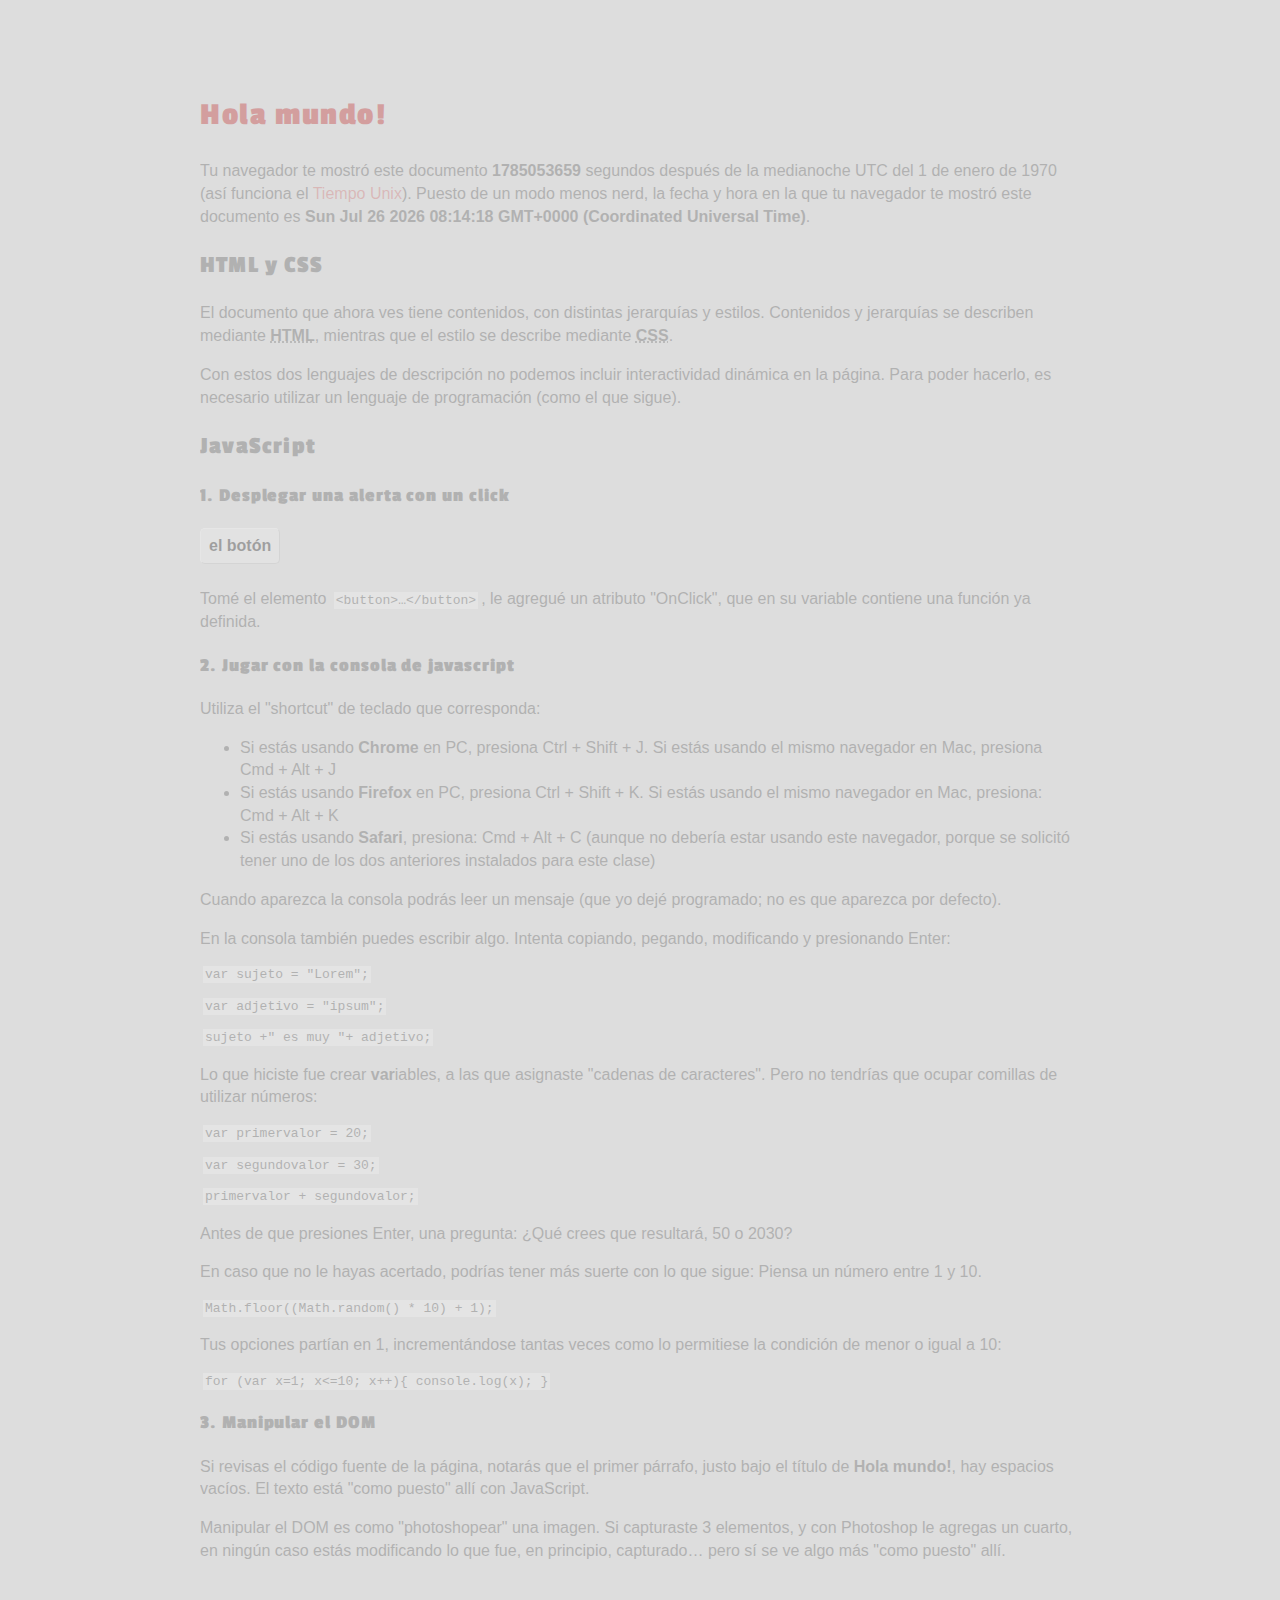
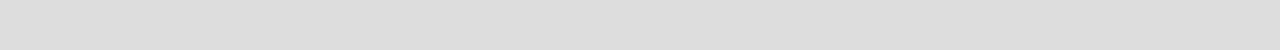
==== index.html @ fb44b6e2 "Add files via upload" ====
<!DOCTYPE HTML>
<html>
<head>
<meta charset="utf-8">
<meta name="viewport" content="width=device-width, initial-scale=1, shrink-to-fit=no">
<title>Lo primero</title>
<!-- Lo que sigue es un vínculo a un documento CSS que está dentro de la misma carpeta que el index.html -->
<link href="style.css" rel="stylesheet">
<!-- Lo que sigue es un vínculo a un documento CSS que está en línea -->
<link href="https://fonts.googleapis.com/css?family=Passion+One:700" rel="stylesheet">
<!-- Lo que sigue es JavaScript -->
<script>
var saludo = "Hola mundo!";

console.log(saludo + " Yo soy la consola de JavaScript de tu Navegador");

function miAlerta() {
    alert(saludo + " Yo soy una alerta en tu Navegador");
}
</script>
</head>

<body>
<div class="hidden">
<h1>Hola mundo!</h1>
<p>Tu navegador te mostró este documento <span id="timestamp"></span> segundos después de la medianoche UTC del 1 de enero de 1970 (así funciona el <a href="https://es.wikipedia.org/wiki/Tiempo_Unix" title="Tiempo Unix - Wikipedia, la enciclopedia libre">Tiempo Unix</a>). Puesto de un modo menos nerd, la fecha y hora en la que tu navegador te mostró este documento es <span id="timestring"></span>.</p>

<h2>HTML y CSS</h2>
<p>El documento que ahora ves tiene contenidos, con distintas jerarquías y estilos. Contenidos y jerarquías se describen mediante <abbr title="HyperText Markup Language">HTML</abbr>, mientras que el estilo se describe mediante <abbr title="Cascading Stylesheets">CSS</abbr>.</p>
<p>Con estos dos lenguajes de descripción no podemos incluir interactividad dinámica en la página. Para poder hacerlo, es necesario utilizar un lenguaje de programación (como el que sigue).</p>
<h2>JavaScript</h2>
<h3>1. Desplegar una alerta con un click</h3>
<!--otro comentario para anunciar que este botón contiene javascript-->
<button onclick="miAlerta()">el botón</button>
<p>Tomé el elemento <code>&lt;button&gt;…&lt;/button&gt;</code>, le agregué un atributo "OnClick", que en su variable contiene una función ya definida.</p>
<h3>2. Jugar con la consola de javascript</h3>
<p>Utiliza el "shortcut" de teclado que corresponda:</p>
<ul>
<li>Si estás usando <strong>Chrome</strong> en PC, presiona Ctrl + Shift + J. Si estás usando el mismo navegador en Mac, presiona Cmd + Alt + J</li>
<li>Si estás usando <strong>Firefox</strong> en PC, presiona Ctrl + Shift + K. Si estás usando el mismo navegador en Mac, presiona: Cmd + Alt + K</li>
<li>Si estás usando <strong>Safari</strong>, presiona: Cmd + Alt + C (aunque no debería estar usando este navegador, porque se solicitó tener uno de los dos anteriores instalados para este clase)</li>
</ul>
<p>Cuando aparezca la consola podrás leer un mensaje (que yo dejé programado; no es que aparezca por defecto).</p>
<p>En la consola también puedes escribir algo. Intenta copiando, pegando, modificando y presionando Enter:</p>
<pre><code>var sujeto = "Lorem";</code></pre>
<pre><code>var adjetivo = "ipsum";</code></pre>
<pre><code>sujeto +" es muy "+ adjetivo;</code></pre>
<p>Lo que hiciste fue crear <strong>var</strong>iables, a las que asignaste "cadenas de caracteres". Pero no tendrías que ocupar comillas de utilizar números:</p>
<pre><code>var primervalor = 20;</code></pre>
<pre><code>var segundovalor = 30;</code></pre>
<pre><code>primervalor + segundovalor;</code></pre>
<p>Antes de que presiones Enter, una pregunta: ¿Qué crees que resultará, 50 o 2030?</p>
<p>En caso que no le hayas acertado, podrías tener más suerte con lo que sigue: Piensa un número entre 1 y 10.</p>
<pre><code>Math.floor((Math.random() * 10) + 1);</code></pre>
<p>Tus opciones partían en 1, incrementándose tantas veces como lo permitiese la condición de menor o igual a 10:</p>
<pre><code>for (var x=1; x<=10; x++){ console.log(x); }</code></pre>
<h3>3. Manipular el DOM</h3>
<p>Si revisas el código fuente de la página, notarás que el primer párrafo, justo bajo el título de <strong>Hola mundo!</strong>, hay espacios vacíos. El texto está "como puesto" allí con JavaScript.</p>
<p>Manipular el DOM es como "photoshopear" una imagen. Si capturaste 3 elementos, y con Photoshop le agregas un cuarto, en ningún caso estás modificando lo que fue, en principio, capturado… pero sí se ve algo más "como puesto" allí.</p>
</div>
<script>
var tiempo = Date.now();
document.getElementById("timestamp").innerHTML = Math.round(tiempo/1000);
var fecha = new Date();
document.getElementById("timestring").innerHTML = fecha;
</script>
<script src="https://code.jquery.com/jquery-1.10.2.js"></script>
<script>
$(function() {
    $('div').fadeIn(2000).removeClass('hidden');
});
</script>
</body>
</html>
---- style.css ----
body{
	font-family: Helvetica, Arial, sans-serif;
	padding:5% 15%;
	color:#444;
	background-color:#ddd;
	line-height: 1.42;
}

a{color:rgba(200,0,0,.6); text-decoration: none;}

a:hover{color:rgba(200,0,0,1);}

@media screen and (orientation: portrait) {
	body{padding:5%;}
}

h1,h2,h3,h4,h5,h6{
	font-family: 'Passion One', cursive;
	font-weight: 700;
	letter-spacing:0.05em;	
}

h1{
	color:#b00;
}

div.hidden{
	display:none;
}

span, abbr{
	font-weight: 800;
}

code{
	background:rgba(255,255,255,0.75);
	padding:1px 2px;
	margin:0 3px;
}

button{
	font-size:1rem;
	padding:0.5rem;
	border-radius: 5px;
	border-top:1px solid white;
	border-left:1px solid white;
	border-bottom:1px solid silver;
	border-right:1px solid silver;
	font-weight: 800;
	margin-bottom:0.5rem;
}

button:hover{
	background:#bbb;
	transition: 0.5s ease all;
	border-top:1px solid silver;
	border-left:1px solid silver;
	border-bottom:1px solid white;
	border-right:1px solid white;	
}
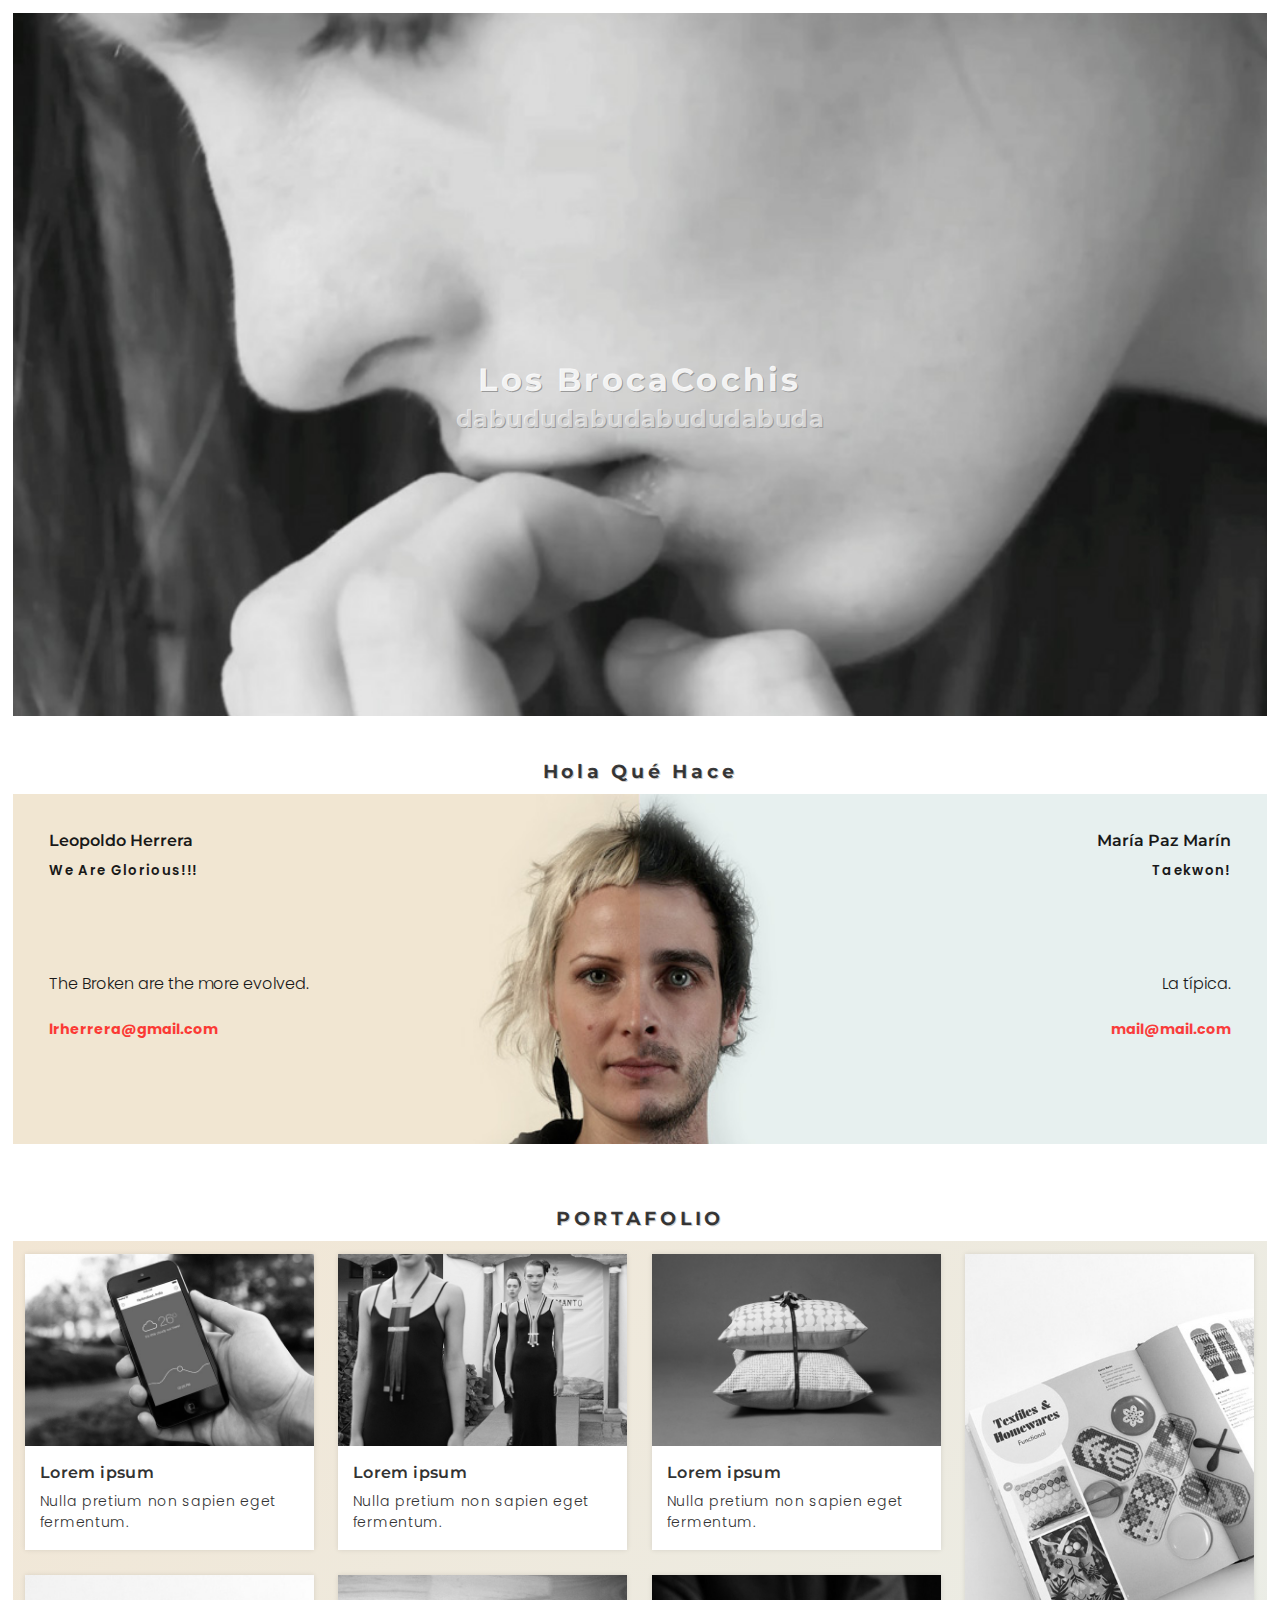
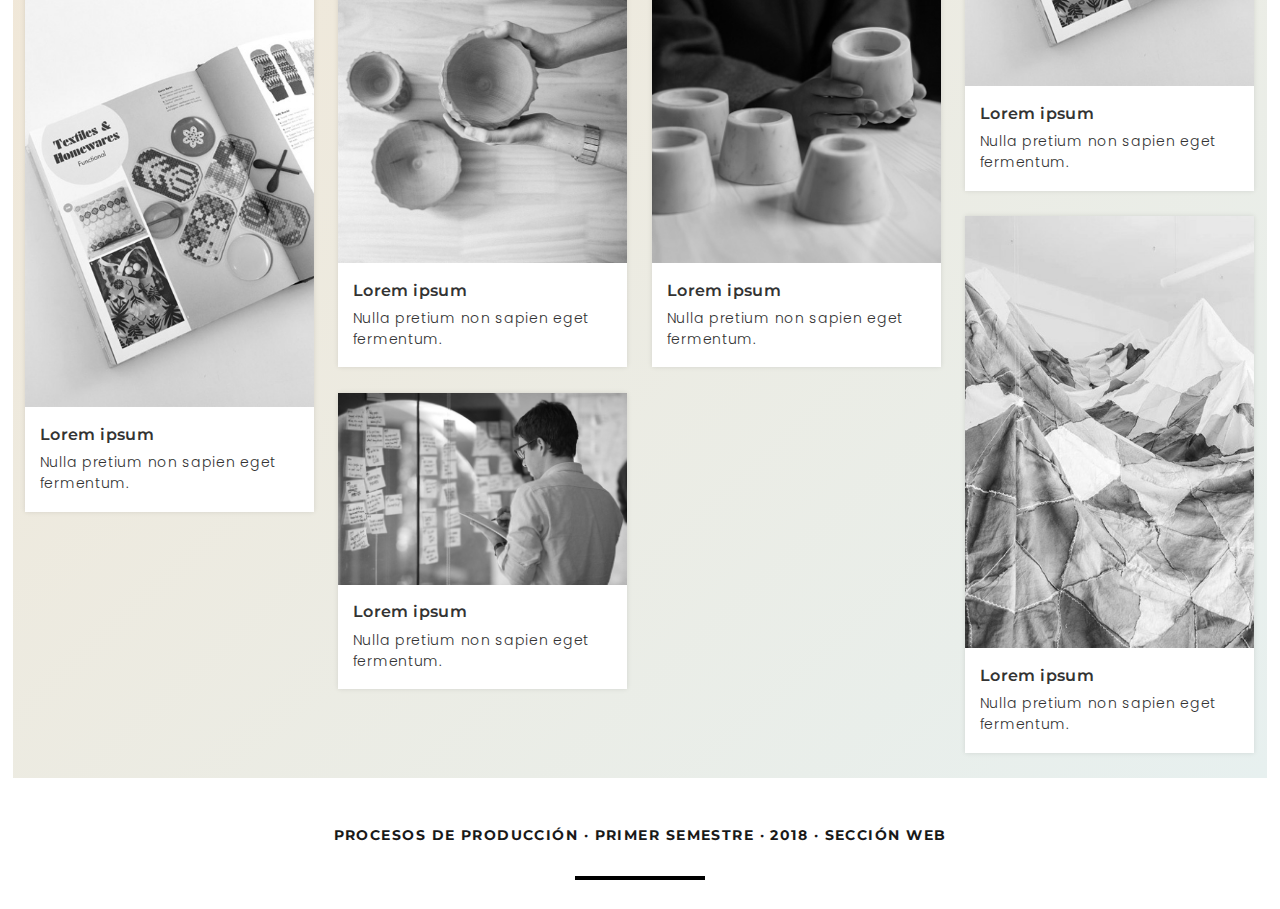
==== commit 919cdb8a: "Add files via upload" ====
--- a/index.html
+++ b/index.html
@@ -1,74 +1,124 @@
 <!DOCTYPE HTML>
-<html>
+<html lang="es">
 <head>
 <meta charset="utf-8">
+<meta http-equiv="X-UA-Compatible" content="IE=edge,chrome=1">
 <meta name="viewport" content="width=device-width, initial-scale=1, shrink-to-fit=no">
-<title>Lo primero</title>
-<!-- Lo que sigue es un vínculo a un documento CSS que está dentro de la misma carpeta que el index.html -->
-<link href="style.css" rel="stylesheet">
-<!-- Lo que sigue es un vínculo a un documento CSS que está en línea -->
-<link href="https://fonts.googleapis.com/css?family=Passion+One:700" rel="stylesheet">
-<!-- Lo que sigue es JavaScript -->
+<meta name="title" content="NOMBRE DUPLA">
+<title>Herrera & Marín</title>
+<!-- Search Engine -->
+<meta name="description" content="cambiar">
+<meta name="image" content="cambiar por una URL, debes deben la imagen en línea">
+<!-- Schema.org for Google -->
+<meta itemprop="name" content="cambiar">
+<meta itemprop="description" content="cambiar">
+<meta itemprop="image" content="cambiar por una URL, deben poner la imagen en línea">
+<!-- Twitter -->
+<meta name="twitter:card" content="summary">
+<meta name="twitter:title" content="cambiar">
+<meta name="twitter:description" content="cambiar">
+<!-- Open Graph general (Facebook, Pinterest & Google+) -->
+<meta name="og:title" content="cambiar">
+<meta name="og:description" content="cambiar">
+<meta name="og:image" content="cambiar">
+<meta name="og:url" content="cambiar">
+<meta name="og:site_name" content="cambiar">
+<meta name="og:locale" content="es_CL">
+<meta name="og:type" content="website">
+<!--ahora vinculamos los estilos-->
+<link href="https://fonts.googleapis.com/css?family=Montserrat:700|Poppins:300,600" rel="stylesheet">
+<link rel="stylesheet" href="estilo.css" type="text/css">
+</head>
+<body>
+<div id="contenido">
+<header>
+	<h1>Los BrocaCochis</h1>
+	<h2>dabududabudabududabuda</h2>
+</header>
+<video autoplay loop preload="auto" poster="media/video.jpg">
+	<source src="https://www.youtube.com/watch?v=NYUYmgE9dyQ" type="video/webm">
+	<source src="media/video.mp4" type="video/mp4">
+	<p>Tu navegador no soporta el elemento, actualízate.</p>
+</video>
+<h3>Hola Qué Hace</h3>
+<div id="somos">
+	<div class="dupla primera">
+		<h4>Leopoldo Herrera</h4>
+		<h5>We Are Glorious!!!</h5>
+		<p>The Broken are the more evolved.</p>
+		<address><a href="mailto:lrherrera@uc.cl">lrherrera@gmail.com</a></address>
+	</div><!--/dupla primera-->
+	<div class="dupla segunda">
+		<h4>María Paz Marín</h4>
+		<h5>Taekwon!</h5>
+		<p>La típica.</p>
+		<address><a href="mailto:mpmarin1@uc.cl">mail@mail.com</a></address>
+	</div><!--/dupla segunda-->
+	<hr />
+</div><!--/somos-->
+<h3>PORTAFOLIO</h3>
+<div id="portafolio">
+	<div class="item">
+		<figure><img src="media/foto-01.jpg"/></figure>
+	  	<h4>Lorem ipsum</h4>
+	  	<p>Nulla pretium non sapien eget fermentum.</p>
+	</div><!--/item-->
+	<div class="item">
+		<figure><img src="media/foto-02.jpg"/></figure>
+	  	<h4>Lorem ipsum</h4>
+	  	<p>Nulla pretium non sapien eget fermentum.</p>
+	</div><!--/item-->
+	<div class="item">
+		<figure><img src="media/foto-03.jpg"/></figure>
+	  	<h4>Lorem ipsum</h4>
+	  	<p>Nulla pretium non sapien eget fermentum.</p>
+	</div><!--/item-->
+	<div class="item">
+		<figure><img src="media/foto-04.jpg"/></figure>
+	  	<h4>Lorem ipsum</h4>
+	  	<p>Nulla pretium non sapien eget fermentum.</p>
+	</div><!--/item-->
+	<div class="item">
+		<figure><img src="media/foto-04.jpg"/></figure>
+	  	<h4>Lorem ipsum</h4>
+	  	<p>Nulla pretium non sapien eget fermentum.</p>
+	</div><!--/item-->
+	<div class="item">
+		<figure><img src="media/foto-05.jpg"/></figure>
+	  	<h4>Lorem ipsum</h4>
+	  	<p>Nulla pretium non sapien eget fermentum.</p>
+	</div><!--/item-->
+	<div class="item">
+		<figure><img src="media/foto-06.jpg"/></figure>
+	  	<h4>Lorem ipsum</h4>
+	  	<p>Nulla pretium non sapien eget fermentum.</p>
+	</div><!--/item-->
+	<div class="item">
+		<figure><img src="media/foto-07.jpg"/></figure>
+	  	<h4>Lorem ipsum</h4>
+	  	<p>Nulla pretium non sapien eget fermentum.</p>
+	</div><!--/item-->
+	<div class="item">
+		<figure><img src="media/foto-08.jpg"/></figure>
+	  	<h4>Lorem ipsum</h4>
+	  	<p>Nulla pretium non sapien eget fermentum.</p>
+	</div><!--/item-->
+</div><!--/portafolio-->
+
+<footer>
+	<p>Procesos de Producción · primer semestre · 2018 · sección web</p>
+	<hr />
+</footer>
+
+</div><!--/contenido-->
+<script src="masonry.pkgd.min.js"></script>
 <script>
-var saludo = "Hola mundo!";
-
-console.log(saludo + " Yo soy la consola de JavaScript de tu Navegador");
-
-function miAlerta() {
-    alert(saludo + " Yo soy una alerta en tu Navegador");
-}
-</script>
-</head>
-
-<body>
-<div class="hidden">
-<h1>Hola mundo!</h1>
-<p>Tu navegador te mostró este documento <span id="timestamp"></span> segundos después de la medianoche UTC del 1 de enero de 1970 (así funciona el <a href="https://es.wikipedia.org/wiki/Tiempo_Unix" title="Tiempo Unix - Wikipedia, la enciclopedia libre">Tiempo Unix</a>). Puesto de un modo menos nerd, la fecha y hora en la que tu navegador te mostró este documento es <span id="timestring"></span>.</p>
-
-<h2>HTML y CSS</h2>
-<p>El documento que ahora ves tiene contenidos, con distintas jerarquías y estilos. Contenidos y jerarquías se describen mediante <abbr title="HyperText Markup Language">HTML</abbr>, mientras que el estilo se describe mediante <abbr title="Cascading Stylesheets">CSS</abbr>.</p>
-<p>Con estos dos lenguajes de descripción no podemos incluir interactividad dinámica en la página. Para poder hacerlo, es necesario utilizar un lenguaje de programación (como el que sigue).</p>
-<h2>JavaScript</h2>
-<h3>1. Desplegar una alerta con un click</h3>
-<!--otro comentario para anunciar que este botón contiene javascript-->
-<button onclick="miAlerta()">el botón</button>
-<p>Tomé el elemento <code>&lt;button&gt;…&lt;/button&gt;</code>, le agregué un atributo "OnClick", que en su variable contiene una función ya definida.</p>
-<h3>2. Jugar con la consola de javascript</h3>
-<p>Utiliza el "shortcut" de teclado que corresponda:</p>
-<ul>
-<li>Si estás usando <strong>Chrome</strong> en PC, presiona Ctrl + Shift + J. Si estás usando el mismo navegador en Mac, presiona Cmd + Alt + J</li>
-<li>Si estás usando <strong>Firefox</strong> en PC, presiona Ctrl + Shift + K. Si estás usando el mismo navegador en Mac, presiona: Cmd + Alt + K</li>
-<li>Si estás usando <strong>Safari</strong>, presiona: Cmd + Alt + C (aunque no debería estar usando este navegador, porque se solicitó tener uno de los dos anteriores instalados para este clase)</li>
-</ul>
-<p>Cuando aparezca la consola podrás leer un mensaje (que yo dejé programado; no es que aparezca por defecto).</p>
-<p>En la consola también puedes escribir algo. Intenta copiando, pegando, modificando y presionando Enter:</p>
-<pre><code>var sujeto = "Lorem";</code></pre>
-<pre><code>var adjetivo = "ipsum";</code></pre>
-<pre><code>sujeto +" es muy "+ adjetivo;</code></pre>
-<p>Lo que hiciste fue crear <strong>var</strong>iables, a las que asignaste "cadenas de caracteres". Pero no tendrías que ocupar comillas de utilizar números:</p>
-<pre><code>var primervalor = 20;</code></pre>
-<pre><code>var segundovalor = 30;</code></pre>
-<pre><code>primervalor + segundovalor;</code></pre>
-<p>Antes de que presiones Enter, una pregunta: ¿Qué crees que resultará, 50 o 2030?</p>
-<p>En caso que no le hayas acertado, podrías tener más suerte con lo que sigue: Piensa un número entre 1 y 10.</p>
-<pre><code>Math.floor((Math.random() * 10) + 1);</code></pre>
-<p>Tus opciones partían en 1, incrementándose tantas veces como lo permitiese la condición de menor o igual a 10:</p>
-<pre><code>for (var x=1; x<=10; x++){ console.log(x); }</code></pre>
-<h3>3. Manipular el DOM</h3>
-<p>Si revisas el código fuente de la página, notarás que el primer párrafo, justo bajo el título de <strong>Hola mundo!</strong>, hay espacios vacíos. El texto está "como puesto" allí con JavaScript.</p>
-<p>Manipular el DOM es como "photoshopear" una imagen. Si capturaste 3 elementos, y con Photoshop le agregas un cuarto, en ningún caso estás modificando lo que fue, en principio, capturado… pero sí se ve algo más "como puesto" allí.</p>
-</div>
-<script>
-var tiempo = Date.now();
-document.getElementById("timestamp").innerHTML = Math.round(tiempo/1000);
-var fecha = new Date();
-document.getElementById("timestring").innerHTML = fecha;
-</script>
-<script src="https://code.jquery.com/jquery-1.10.2.js"></script>
-<script>
-$(function() {
-    $('div').fadeIn(2000).removeClass('hidden');
+window.onload = function() {
+var container = document.querySelector('#portafolio');
+var msnry = new Masonry( portafolio, {
+  itemSelector: '.item'
 });
+};
 </script>
 </body>
-</html>+</html>
--- a/estilo.css
+++ b/estilo.css
@@ -0,0 +1,218 @@
+*{
+	margin:0;
+	padding:0;
+}
+
+body{
+	background:rgba(255,255,255,1);
+	color:rgba(25,25,25,1);
+	font-family: 'Poppins', sans-serif;
+	font-weight:300;
+}
+
+h1, h2, h3, h4{
+	font-family: 'Montserrat', sans-serif; 
+	font-weight:700; 
+}
+
+h1{
+	letter-spacing:0.1em;
+	color:rgba(255,255,255,0.9);
+	text-shadow: 1px 1px 0 #999;	
+	text-align:center;
+}
+
+h2{
+	letter-spacing:0.02em; 
+	color:rgba(255,255,255,0.6); 
+	padding:0.2em 0; 
+	text-shadow: 1px 1px 0 #999;
+	text-align:center;		
+}
+
+h3{
+	letter-spacing:0.2em; 
+	color:rgba(0,0,0,.75); 
+	padding:2em 0 0.6em 0; 
+	text-shadow: 1px 1px 0 #ccc;
+	text-align:center;	
+}
+
+h4, h5, h6{
+	font-weight:left;
+	font-weight:600; 	
+}
+
+#contenido{width:98%; margin:1% auto;}
+
+header{
+	width:98%;
+	top:40%;
+	position: absolute;
+	text-align:center;
+	z-index:9;
+	color:white;
+}
+
+@media screen and (max-width: 980px){
+	header{top:20%;}
+}
+
+@media screen and (max-width: 760px){
+	header{top:10%;}
+}
+
+video{
+	width:100%;
+	height:auto;
+	}
+
+#somos{
+	width:100%;
+	background:rgb(250,250,250);
+	margin-bottom:2%;
+	}
+
+.dupla{
+	width:46%;
+	padding:2%;
+	float:left;
+	background-color:red;
+	}
+
+.dupla a{
+	color:rgba(255,0,0,0.75);
+	text-decoration:none;
+	font-weight:700;
+}
+
+.dupla a:hover{
+	color:rgba(255,0,0,1);
+	text-decoration:underline;
+}
+
+.primera{
+	min-height:300px;
+	text-align:left;
+	background-color:rgba(241,230,210,1);
+	background-image:url('media/dupla-01.jpg');
+	background-position:top right;
+	background-repeat:no-repeat;
+	background-size:auto 100%;
+}
+.primera h4{padding: 2% 40% 1% 2%;}
+
+.primera h5{padding: 1% 40% 2% 2%; margin-bottom:5em; letter-spacing:0.1em;}
+
+.primera p{padding: 2% 40% 2% 2%;}
+
+.primera address{padding: 2% 40% 2% 2%; font-size:0.9em; font-style:normal;}
+
+.segunda{
+	min-height:300px;
+	text-align:right;
+	background-color:rgba(231,240,239,1);
+	background-image:url('media/dupla-02.jpg');
+	background-position:top left;
+	background-repeat:no-repeat;
+	background-size:auto 100%;
+}
+
+.segunda h4{padding: 2% 2% 1% 40%;}
+
+.segunda h5{padding: 1% 2% 2% 40%; margin-bottom:5em; letter-spacing:0.1em;}
+
+.segunda p{padding: 2% 2% 2% 40%;}
+
+.segunda address{padding: 2% 2% 2% 40%; font-size:0.9em; font-style:normal;}
+
+#somos hr{
+	clear:both;
+	border:none;
+	}
+
+#portafolio{
+	width:100%;
+	padding-bottom:1%;
+	background:linear-gradient(to bottom right, #F2E6D4, #E7F0EF);
+}
+
+.item {
+	width:23%;
+	margin:1%;
+	color:#333;
+	background:white;
+	box-shadow:0 0 5px rgba(0,0,0,.1);
+}
+
+.item:hover{
+	cursor:crosshair;
+}
+
+.item figure{
+	overflow:hidden;
+}
+
+.item figure img{
+	width:100%; 
+	height:auto; 
+	margin-bottom:-4px;
+	filter: grayscale(1);
+}
+
+.item:hover figure img{
+	transform:scale(1.25);
+	filter: grayscale(0);	
+	transition:all ease-out 0.5s;
+}
+
+.item h4{
+	font-size:1em;
+	letter-spacing:0.025em;
+	margin:5% 5% 3% 5%;
+}
+
+.item p{
+	font-size:0.875em;
+	letter-spacing:0.05em;
+	margin:2% 5% 6% 5%;
+}
+
+footer{
+	width:100%;
+	padding:3em 0 1em 0;
+	text-align:center;
+	font-family: 'Montserrat', sans-serif; 
+	font-weight:700; 	
+}
+
+footer p{
+	text-transform:uppercase;
+	letter-spacing:0.1em;
+	font-size:0.9em;
+	}
+
+footer hr{
+	border:2px solid #000;
+	width:10%;
+	margin:2em auto 0 auto;
+	}
+
+@media screen and (orientation: portrait){
+
+	.dupla{
+		width:96%;
+		padding:2%;
+		float:left;
+	}
+	.item{
+		width:48%;
+		margin:1%;
+		background:#F0E5D3;
+		color:#333;
+	}
+
+	footer hr{
+	width:20%;
+	}
+}
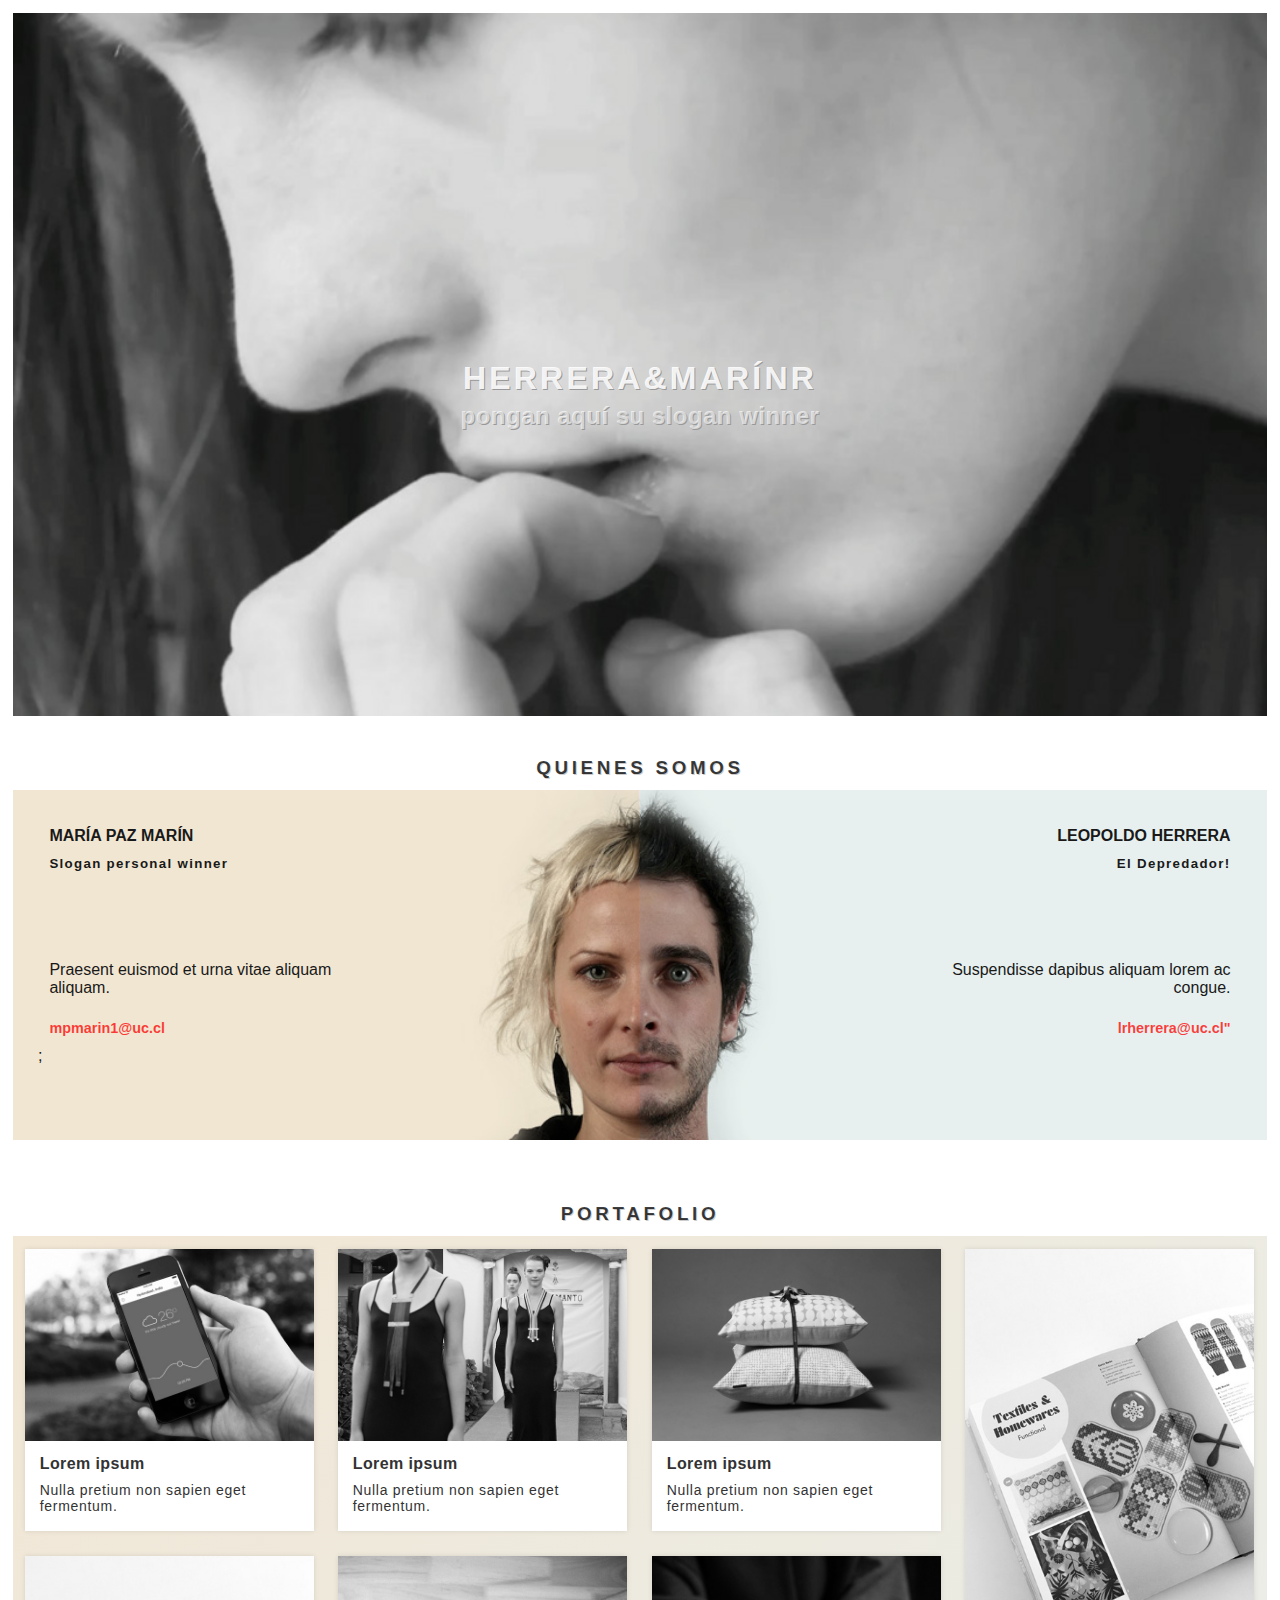
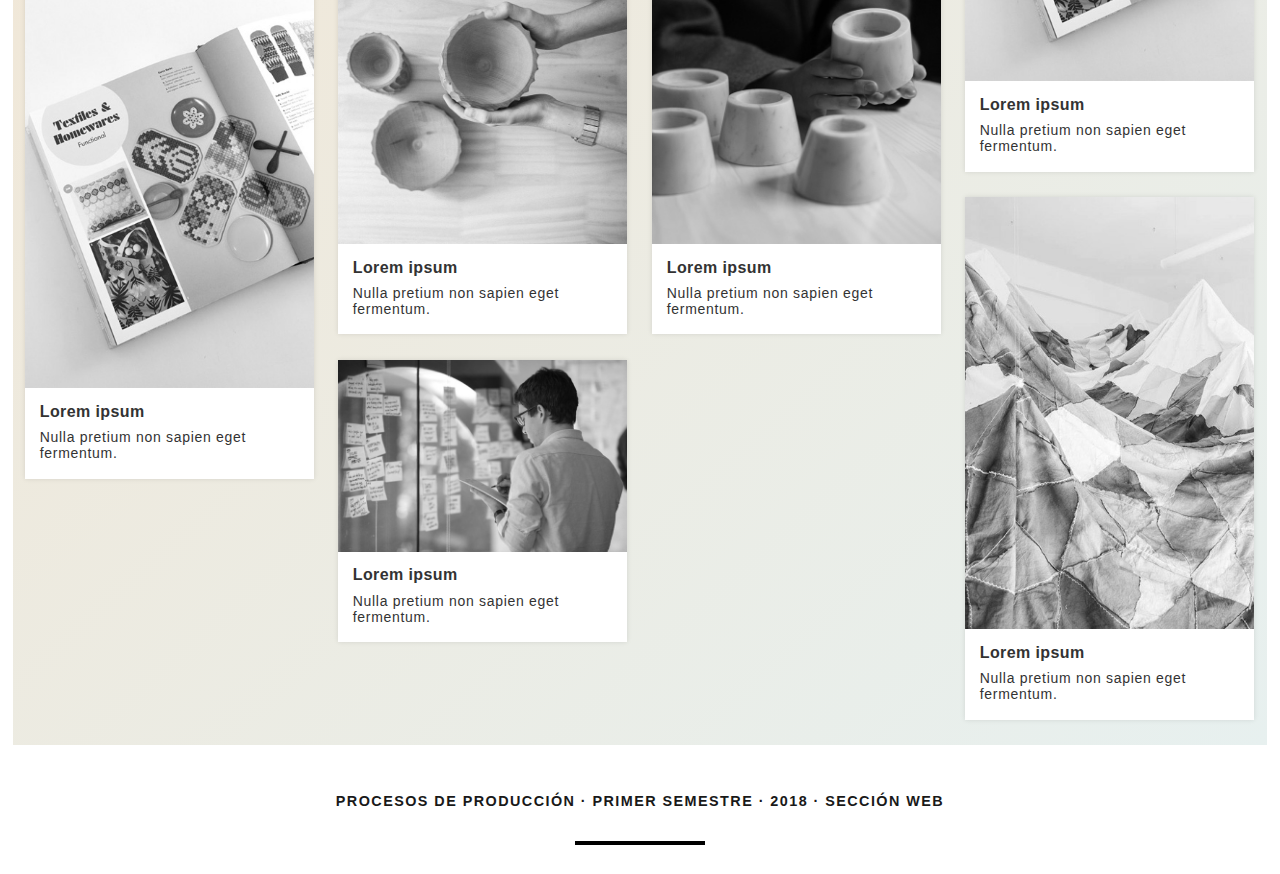
==== commit ecdd27e7: "Update index.html" ====
--- a/index.html
+++ b/index.html
@@ -4,8 +4,8 @@
 <meta charset="utf-8">
 <meta http-equiv="X-UA-Compatible" content="IE=edge,chrome=1">
 <meta name="viewport" content="width=device-width, initial-scale=1, shrink-to-fit=no">
-<meta name="title" content="NOMBRE DUPLA">
-<title>Herrera & Marín</title>
+<meta name="title" content="HERRERA-MARÍN">
+<title>"HERRERA-MARÍN"</title>
 <!-- Search Engine -->
 <meta name="description" content="cambiar">
 <meta name="image" content="cambiar por una URL, debes deben la imagen en línea">
@@ -26,33 +26,33 @@
 <meta name="og:locale" content="es_CL">
 <meta name="og:type" content="website">
 <!--ahora vinculamos los estilos-->
-<link href="https://fonts.googleapis.com/css?family=Montserrat:700|Poppins:300,600" rel="stylesheet">
+<link href="https://fonts.googleapis.com/css?family=Lobster|Lobster+Two" rel="stylesheet">
 <link rel="stylesheet" href="estilo.css" type="text/css">
 </head>
 <body>
 <div id="contenido">
 <header>
-	<h1>Los BrocaCochis</h1>
-	<h2>dabududabudabududabuda</h2>
+	<h1>HERRERA&MARÍN</1>R
+	<h2>pongan aquí su slogan winner</h2>
 </header>
 <video autoplay loop preload="auto" poster="media/video.jpg">
-	<source src="https://www.youtube.com/watch?v=NYUYmgE9dyQ" type="video/webm">
+	<source src="media/video.webm" type="video/webm">
 	<source src="media/video.mp4" type="video/mp4">
 	<p>Tu navegador no soporta el elemento, actualízate.</p>
 </video>
-<h3>Hola Qué Hace</h3>
+<h3>QUIENES SOMOS</h3>
 <div id="somos">
 	<div class="dupla primera">
-		<h4>Leopoldo Herrera</h4>
-		<h5>We Are Glorious!!!</h5>
-		<p>The Broken are the more evolved.</p>
-		<address><a href="mailto:lrherrera@uc.cl">lrherrera@gmail.com</a></address>
+		<h4>MARÍA PAZ MARÍN</h4>
+		<h5>Slogan personal winner</h5>
+		<p>Praesent euismod et urna vitae aliquam aliquam.</p>
+		<address><a href="mailto:mpmarin1@uc.cl">mpmarin1@uc.cl</a></address>;
 	</div><!--/dupla primera-->
 	<div class="dupla segunda">
-		<h4>María Paz Marín</h4>
-		<h5>Taekwon!</h5>
-		<p>La típica.</p>
-		<address><a href="mailto:mpmarin1@uc.cl">mail@mail.com</a></address>
+		<h4>LEOPOLDO HERRERA</h4>
+		<h5>El Depredador!</h5>
+		<p>Suspendisse dapibus aliquam lorem ac congue.</p>
+		<address><a href="mailto:lrherrera@uc.cl">lrherrera@uc.cl"</a></address>
 	</div><!--/dupla segunda-->
 	<hr />
 </div><!--/somos-->
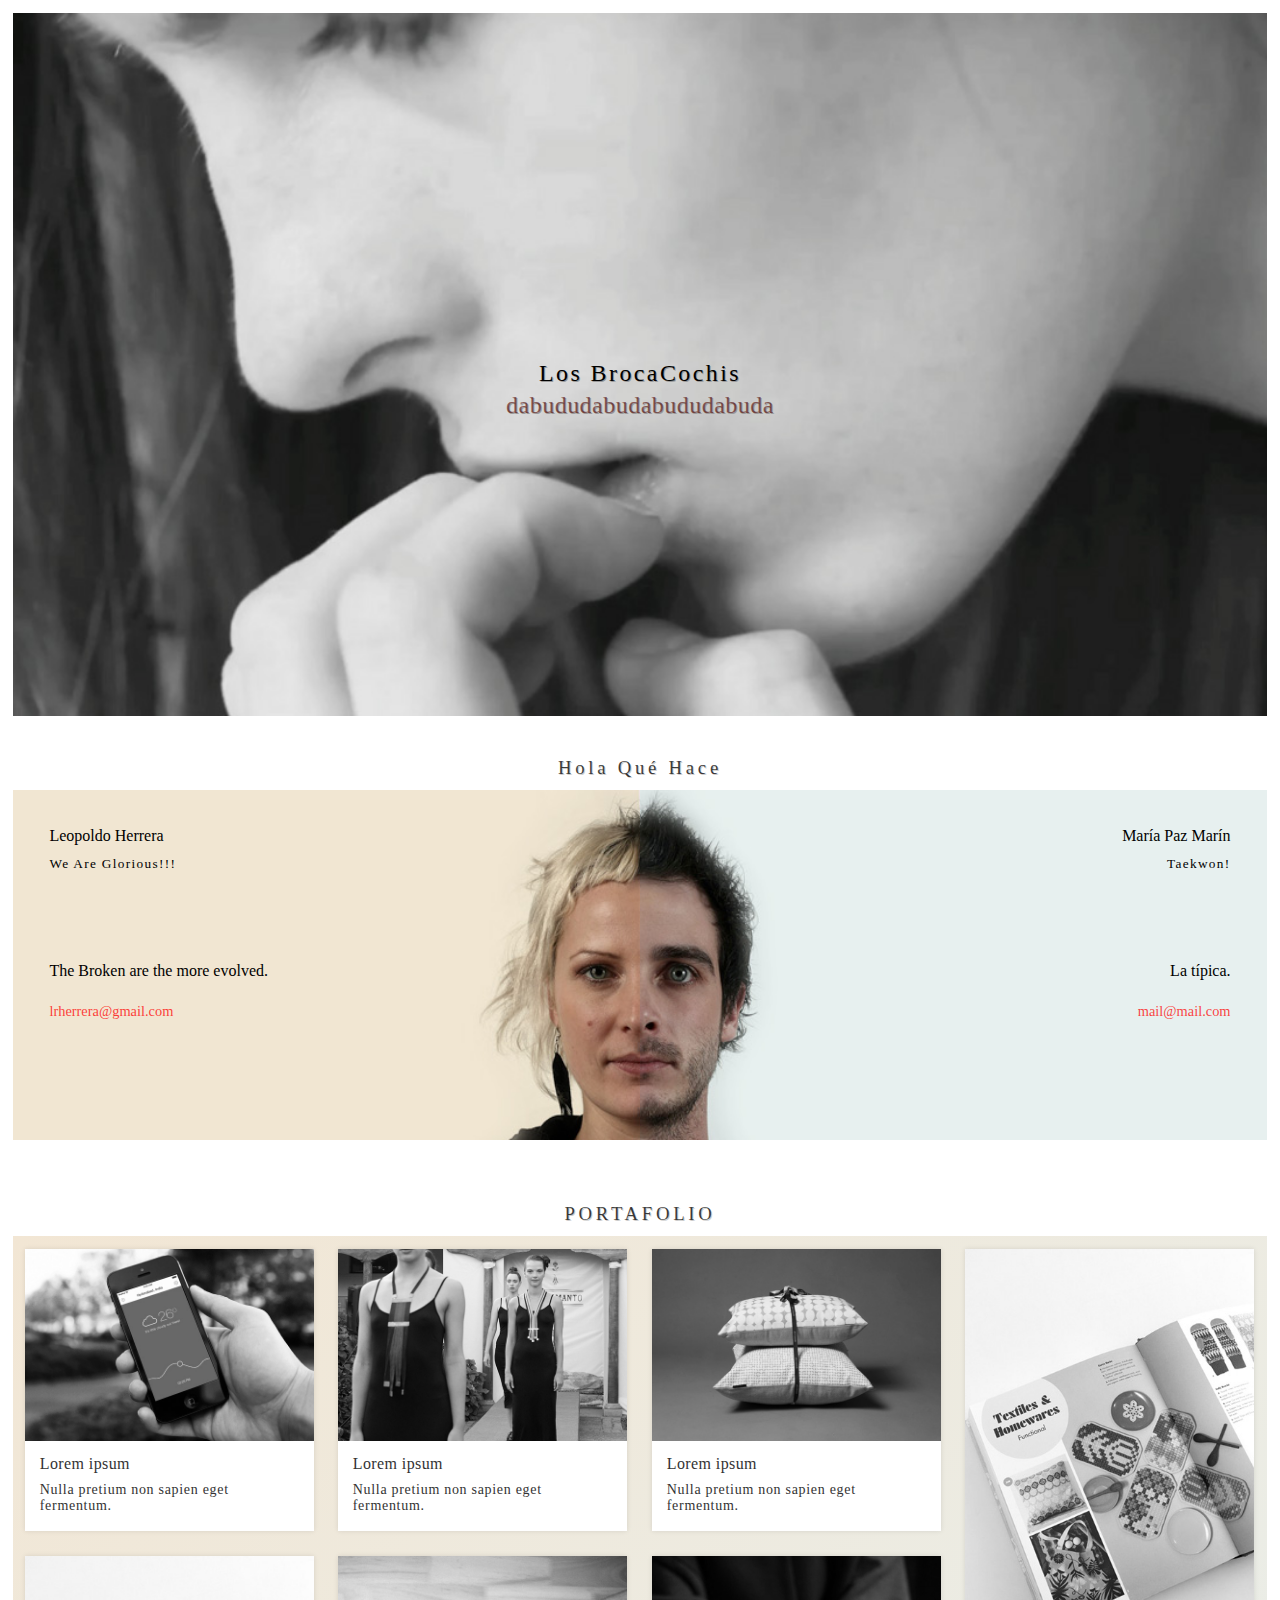
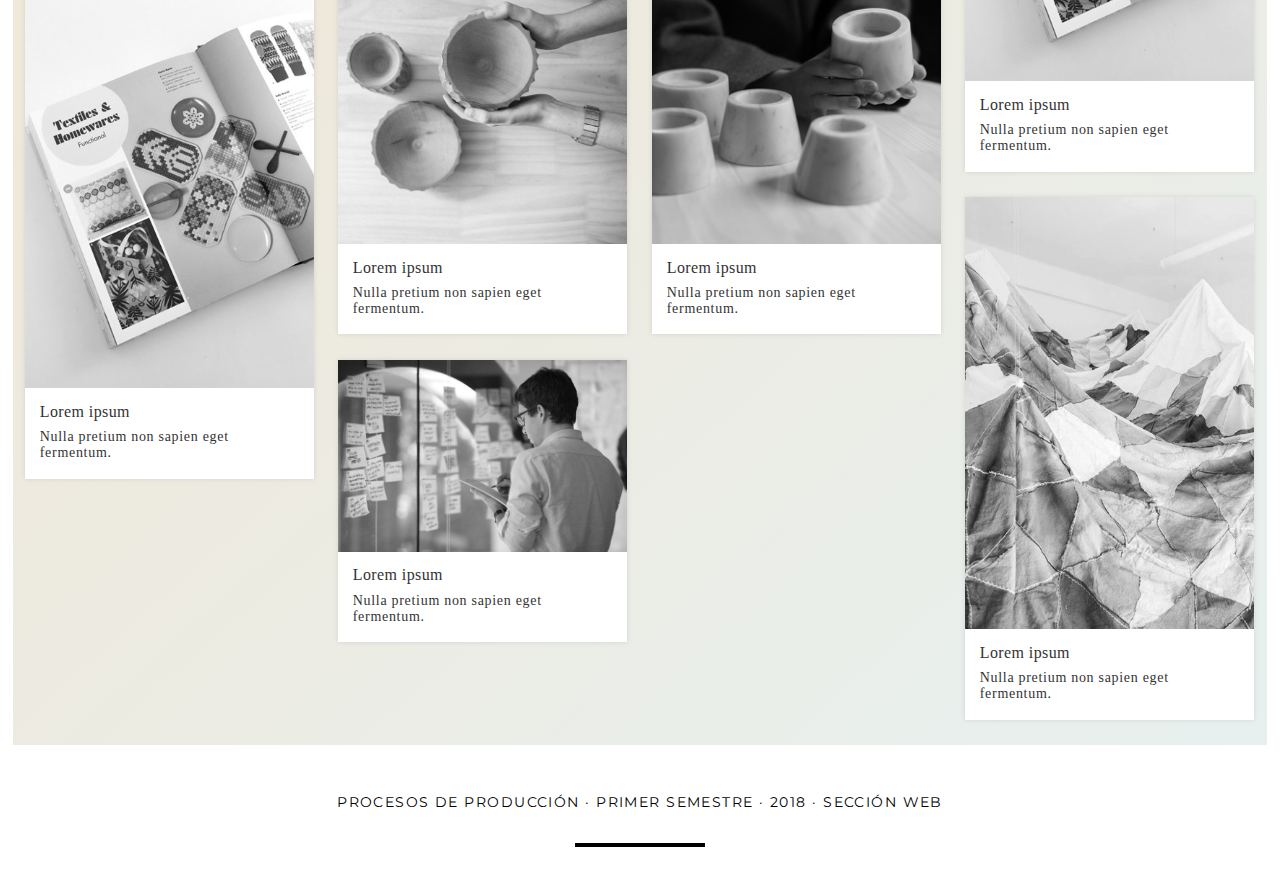
==== commit 4684a6ee: "Update index.html" ====
--- a/index.html
+++ b/index.html
@@ -4,8 +4,8 @@
 <meta charset="utf-8">
 <meta http-equiv="X-UA-Compatible" content="IE=edge,chrome=1">
 <meta name="viewport" content="width=device-width, initial-scale=1, shrink-to-fit=no">
-<meta name="title" content="HERRERA-MARÍN">
-<title>"HERRERA-MARÍN"</title>
+<meta name="title" content="herrera-marin">
+<title>Fight!!!</title>
 <!-- Search Engine -->
 <meta name="description" content="cambiar">
 <meta name="image" content="cambiar por una URL, debes deben la imagen en línea">
@@ -26,33 +26,33 @@
 <meta name="og:locale" content="es_CL">
 <meta name="og:type" content="website">
 <!--ahora vinculamos los estilos-->
-<link href="https://fonts.googleapis.com/css?family=Lobster|Lobster+Two" rel="stylesheet">
+<link href="https://fonts.googleapis.com/css?family=Montserrat:700|Poppins:300,600" rel="stylesheet">
 <link rel="stylesheet" href="estilo.css" type="text/css">
 </head>
 <body>
 <div id="contenido">
 <header>
-	<h1>HERRERA&MARÍN</1>R
-	<h2>pongan aquí su slogan winner</h2>
+	<h1>Los BrocaCochis</h1>
+	<h2>dabududabudabududabuda</h2>
 </header>
 <video autoplay loop preload="auto" poster="media/video.jpg">
 	<source src="media/video.webm" type="video/webm">
 	<source src="media/video.mp4" type="video/mp4">
 	<p>Tu navegador no soporta el elemento, actualízate.</p>
 </video>
-<h3>QUIENES SOMOS</h3>
+<h3>Hola Qué Hace</h3>
 <div id="somos">
 	<div class="dupla primera">
-		<h4>MARÍA PAZ MARÍN</h4>
-		<h5>Slogan personal winner</h5>
-		<p>Praesent euismod et urna vitae aliquam aliquam.</p>
-		<address><a href="mailto:mpmarin1@uc.cl">mpmarin1@uc.cl</a></address>;
+		<h4>Leopoldo Herrera</h4>
+		<h5>We Are Glorious!!!</h5>
+		<p>The Broken are the more evolved.</p>
+		<address><a href="mailto:lrherrera@uc.cl">lrherrera@gmail.com</a></address>
 	</div><!--/dupla primera-->
 	<div class="dupla segunda">
-		<h4>LEOPOLDO HERRERA</h4>
-		<h5>El Depredador!</h5>
-		<p>Suspendisse dapibus aliquam lorem ac congue.</p>
-		<address><a href="mailto:lrherrera@uc.cl">lrherrera@uc.cl"</a></address>
+		<h4>María Paz Marín</h4>
+		<h5>Taekwon!</h5>
+		<p>La típica.</p>
+		<address><a href="mailto:mpmarin1@uc.cl">mail@mail.com</a></address>
 	</div><!--/dupla segunda-->
 	<hr />
 </div><!--/somos-->
--- a/estilo.css
+++ b/estilo.css
@@ -5,42 +5,49 @@
 
 body{
 	background:rgba(255,255,255,1);
-	color:rgba(25,25,25,1);
-	font-family: 'Poppins', sans-serif;
-	font-weight:300;
+	color:rgba(0,0,0,1);
+	font-family: 'Sedgwick Ave Display', cursive;
+	font-weight:400;
 }
 
 h1, h2, h3, h4{
-	font-family: 'Montserrat', sans-serif; 
-	font-weight:700; 
+	font-family: 'Sedgwick Ave Display', cursive;
+	font-weight:400;
 }
 
 h1{
 	letter-spacing:0.1em;
-	color:rgba(255,255,255,0.9);
-	text-shadow: 1px 1px 0 #999;	
-	text-align:center;
+	color:rgba(0,0,0,1);
+	text-shadow: 1px 1px 0 #999;
+	text-align:center;
+	font-size: x-large;
 }
 
 h2{
-	letter-spacing:0.02em; 
-	color:rgba(255,255,255,0.6); 
-	padding:0.2em 0; 
+	letter-spacing:0.02em;
+	color:rgba(82,7,3,0.6);
+	padding:0.2em 0;
 	text-shadow: 1px 1px 0 #999;
-	text-align:center;		
+	text-align:center;
+	font-size: 70;
 }
 
 h3{
-	letter-spacing:0.2em; 
-	color:rgba(0,0,0,.75); 
-	padding:2em 0 0.6em 0; 
+	letter-spacing:0.2em;
+	color:rgba(0,0,0,.75);
+	padding:2em 0 0.6em 0;
 	text-shadow: 1px 1px 0 #ccc;
-	text-align:center;	
+	text-align:center;
+	font-size: 50;
 }
 
 h4, h5, h6{
 	font-weight:left;
-	font-weight:600; 	
+	font-weight:400;
+}
+
+h4{
+	font-size:
 }
 
 #contenido{width:98%; margin:1% auto;}
@@ -83,7 +90,7 @@
 .dupla a{
 	color:rgba(255,0,0,0.75);
 	text-decoration:none;
-	font-weight:700;
+	font-weight:400;
 }
 
 .dupla a:hover{
@@ -154,15 +161,15 @@
 }
 
 .item figure img{
-	width:100%; 
-	height:auto; 
+	width:100%;
+	height:auto;
 	margin-bottom:-4px;
 	filter: grayscale(1);
 }
 
 .item:hover figure img{
 	transform:scale(1.25);
-	filter: grayscale(0);	
+	filter: grayscale(0);
 	transition:all ease-out 0.5s;
 }
 
@@ -182,8 +189,8 @@
 	width:100%;
 	padding:3em 0 1em 0;
 	text-align:center;
-	font-family: 'Montserrat', sans-serif; 
-	font-weight:700; 	
+	font-family: 'Montserrat', sans-serif;
+	font-weight:400;
 }
 
 footer p{
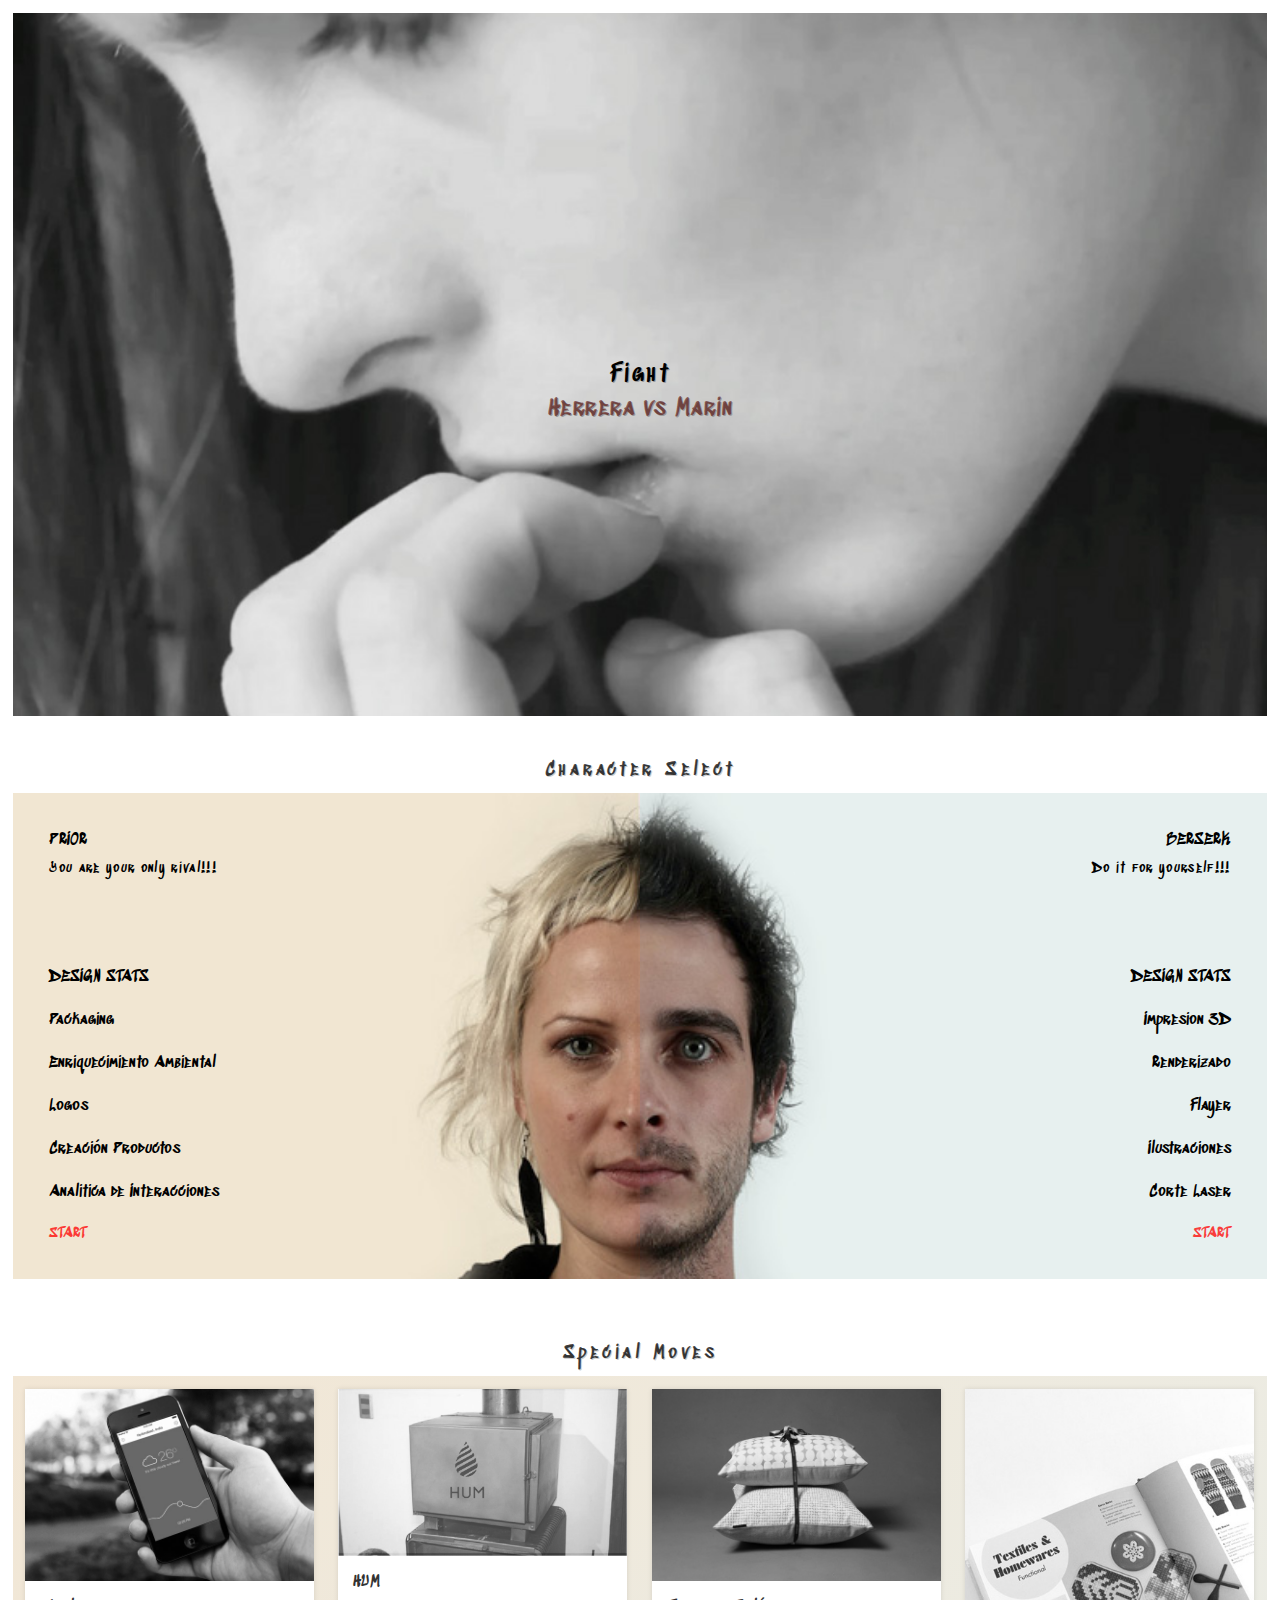
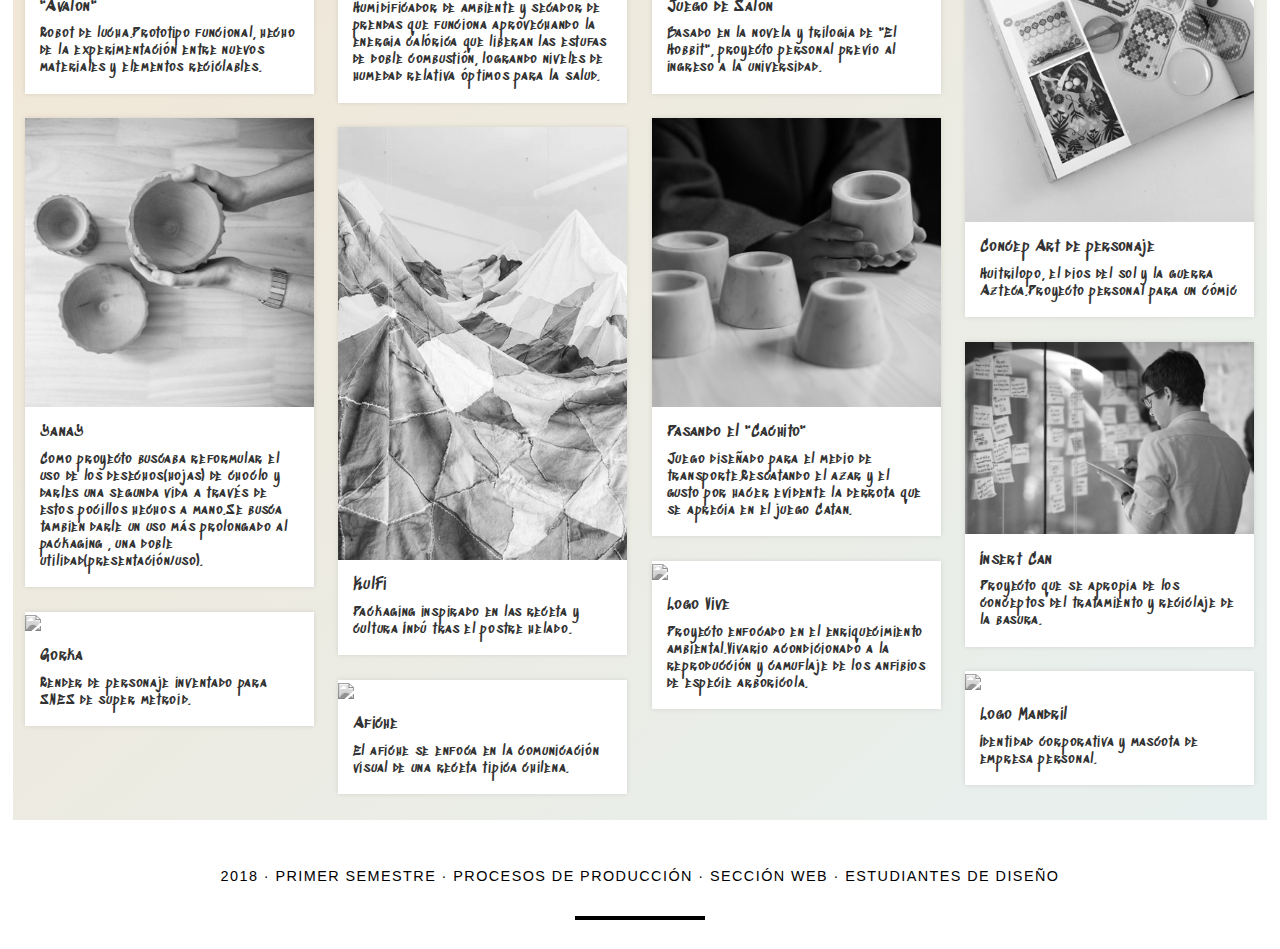
==== commit ea37a248: "error en una foto ahora si" ====
--- a/index.html
+++ b/index.html
@@ -4,8 +4,8 @@
 <meta charset="utf-8">
 <meta http-equiv="X-UA-Compatible" content="IE=edge,chrome=1">
 <meta name="viewport" content="width=device-width, initial-scale=1, shrink-to-fit=no">
-<meta name="title" content="herrera-marin">
-<title>Fight!!!</title>
+<meta name="title" content="NOMBRE DUPLA">
+<title>Herrera-Marín</title>
 <!-- Search Engine -->
 <meta name="description" content="cambiar">
 <meta name="image" content="cambiar por una URL, debes deben la imagen en línea">
@@ -26,87 +26,112 @@
 <meta name="og:locale" content="es_CL">
 <meta name="og:type" content="website">
 <!--ahora vinculamos los estilos-->
-<link href="https://fonts.googleapis.com/css?family=Montserrat:700|Poppins:300,600" rel="stylesheet">
+<link href="https://fonts.googleapis.com/css?family=Sedgwick+Ave+Display" rel="stylesheet">
 <link rel="stylesheet" href="estilo.css" type="text/css">
 </head>
 <body>
 <div id="contenido">
 <header>
-	<h1>Los BrocaCochis</h1>
-	<h2>dabududabudabududabuda</h2>
+	<h1>Fight</h1>
+	<h2>Herrera vs Marín</h2>
 </header>
 <video autoplay loop preload="auto" poster="media/video.jpg">
 	<source src="media/video.webm" type="video/webm">
 	<source src="media/video.mp4" type="video/mp4">
-	<p>Tu navegador no soporta el elemento, actualízate.</p>
+	<p>Combate de diseñadores</p>
 </video>
-<h3>Hola Qué Hace</h3>
+<h3>Character Select</h3>
 <div id="somos">
 	<div class="dupla primera">
-		<h4>Leopoldo Herrera</h4>
-		<h5>We Are Glorious!!!</h5>
-		<p>The Broken are the more evolved.</p>
-		<address><a href="mailto:lrherrera@uc.cl">lrherrera@gmail.com</a></address>
+		<h4>PRIOR</h4>
+		<h5>You are your only rival!!!</h5>
+		<p> DESIGN STATS</p>
+		<p>Packaging</p>
+		<p>Enriquecimiento Ambiental</p>
+		<p>Logos</p>
+		<p>Creación Productos</p>
+		<p>Analitica de Interacciones</p>
+		<address><a href="mailto:mpmarin1@uc.cl">START</a></address>
 	</div><!--/dupla primera-->
 	<div class="dupla segunda">
-		<h4>María Paz Marín</h4>
-		<h5>Taekwon!</h5>
-		<p>La típica.</p>
-		<address><a href="mailto:mpmarin1@uc.cl">mail@mail.com</a></address>
+		<h4>BERSERK</h4>
+		<h5>Do it for yourself!!!</h5>
+		<p> DESIGN STATS</p>
+		<p>Impresion 3D</p>
+		<p>Renderizado</p>
+		<p>Flayer</p>
+		<p>Ilustraciones</p>
+		<p>Corte Laser</p>
+		<address><a href="mailto:mpmarin1@uc.cl">START</a></address>
 	</div><!--/dupla segunda-->
 	<hr />
 </div><!--/somos-->
-<h3>PORTAFOLIO</h3>
+<h3>Special Moves</h3>
 <div id="portafolio">
 	<div class="item">
 		<figure><img src="media/foto-01.jpg"/></figure>
-	  	<h4>Lorem ipsum</h4>
-	  	<p>Nulla pretium non sapien eget fermentum.</p>
+	  	<h4> "Avalon"</h4>
+	  	<p> Robot de lucha.Prototipo funcional, hecho de la experimentación entre nuevos materiales y elementos reciclables.</p>
 	</div><!--/item-->
 	<div class="item">
 		<figure><img src="media/foto-02.jpg"/></figure>
-	  	<h4>Lorem ipsum</h4>
-	  	<p>Nulla pretium non sapien eget fermentum.</p>
+	  	<h4>HUM</h4>
+	  	<p>Humidificador de ambiente y secador de prendas que funciona aprovechando la energía calórica que liberan las estufas de doble combustión, logrando niveles de humedad relativa óptimos para la salud.</p>
 	</div><!--/item-->
 	<div class="item">
 		<figure><img src="media/foto-03.jpg"/></figure>
-	  	<h4>Lorem ipsum</h4>
-	  	<p>Nulla pretium non sapien eget fermentum.</p>
+	  	<h4>Juego de Salón</h4>
+	  	<p>Basado en la novela y trilogía de "El Hobbit", proyecto personal previo al ingreso a la universidad.</p>
 	</div><!--/item-->
 	<div class="item">
 		<figure><img src="media/foto-04.jpg"/></figure>
-	  	<h4>Lorem ipsum</h4>
-	  	<p>Nulla pretium non sapien eget fermentum.</p>
-	</div><!--/item-->
-	<div class="item">
-		<figure><img src="media/foto-04.jpg"/></figure>
-	  	<h4>Lorem ipsum</h4>
-	  	<p>Nulla pretium non sapien eget fermentum.</p>
+	  	<h4>Concep Art de personaje</h4>
+	  	<p>Huitrilopo, el dios del sol y la guerra Azteca.Proyecto personal para un cómic</p>
 	</div><!--/item-->
 	<div class="item">
 		<figure><img src="media/foto-05.jpg"/></figure>
-	  	<h4>Lorem ipsum</h4>
-	  	<p>Nulla pretium non sapien eget fermentum.</p>
+	  	<h4>YanaY</h4>
+	  	<p>Como proyecto buscaba reformular el uso de los desechos(hojas) de choclo y darles una segunda vida a través de estos pocillos hechos a mano.Se busca tambien darle un uso más prolongado al packaging , una doble utilidad(presentación/uso).</p>
 	</div><!--/item-->
 	<div class="item">
 		<figure><img src="media/foto-06.jpg"/></figure>
-	  	<h4>Lorem ipsum</h4>
-	  	<p>Nulla pretium non sapien eget fermentum.</p>
+	  	<h4>Pasando el "Cachito"</h4>
+	  	<p>Juego diseñado para el medio de transporte.Rescatando el azar y el gusto por hacer evidente la derrota que se aprecia en el juego Catan.</p>
 	</div><!--/item-->
 	<div class="item">
 		<figure><img src="media/foto-07.jpg"/></figure>
-	  	<h4>Lorem ipsum</h4>
-	  	<p>Nulla pretium non sapien eget fermentum.</p>
+	  	<h4>KulFi</h4>
+	  	<p>Packaging  inspirado en las receta y cultura Indú tras el postre helado.</p>
 	</div><!--/item-->
 	<div class="item">
 		<figure><img src="media/foto-08.jpg"/></figure>
-	  	<h4>Lorem ipsum</h4>
-	  	<p>Nulla pretium non sapien eget fermentum.</p>
+	  	<h4>Insert Can</h4>
+	  	<p>Proyecto que se apropia de los conceptos del tratamiento y reciclaje de la basura.</p>
+	</div><!--/item-->
+	<div class="item">
+		<figure><img src="media/foto-09.jpg"/></figure>
+	  	<h4>Logo Vive</h4>
+	  	<p>Proyecto enfocado en el enriquecimiento ambiental.Vivario acondicionado a la reproducción y camuflaje de los anfibios de especie arborícola.</p>
+	  	</div><!--/item-->
+	  	<div class="item">
+	  	<figure><img src="media/foto-12.jpg"/></figure>
+	  	<h4>Gorka</h4>
+	  	<p>Render de personaje inventado para SNES de super metroid.</p>
+	</div><!--/item-->
+	<div class="item">
+		<figure><img src="media/foto-11.jpg"/></figure>
+	  	<h4>Logo Mandril</h4>
+	  	<p>Identidad corporativa y mascota de empresa personal.</p>
+	</div><!--/item-->
+	<div class="item">
+		<figure><img src="media/foto-10.jpg"/></figure>
+		<h4>Afiche</h4>
+	  	<p>El afiche se enfoca en la comunicación visual de una receta típica chilena.</p>
 	</div><!--/item-->
 </div><!--/portafolio-->
-
+	
 <footer>
-	<p>Procesos de Producción · primer semestre · 2018 · sección web</p>
+	<p>2018 · Primer semestre · Procesos de Producción · Sección web · Estudiantes de Diseño</p>
 	<hr />
 </footer>
 
